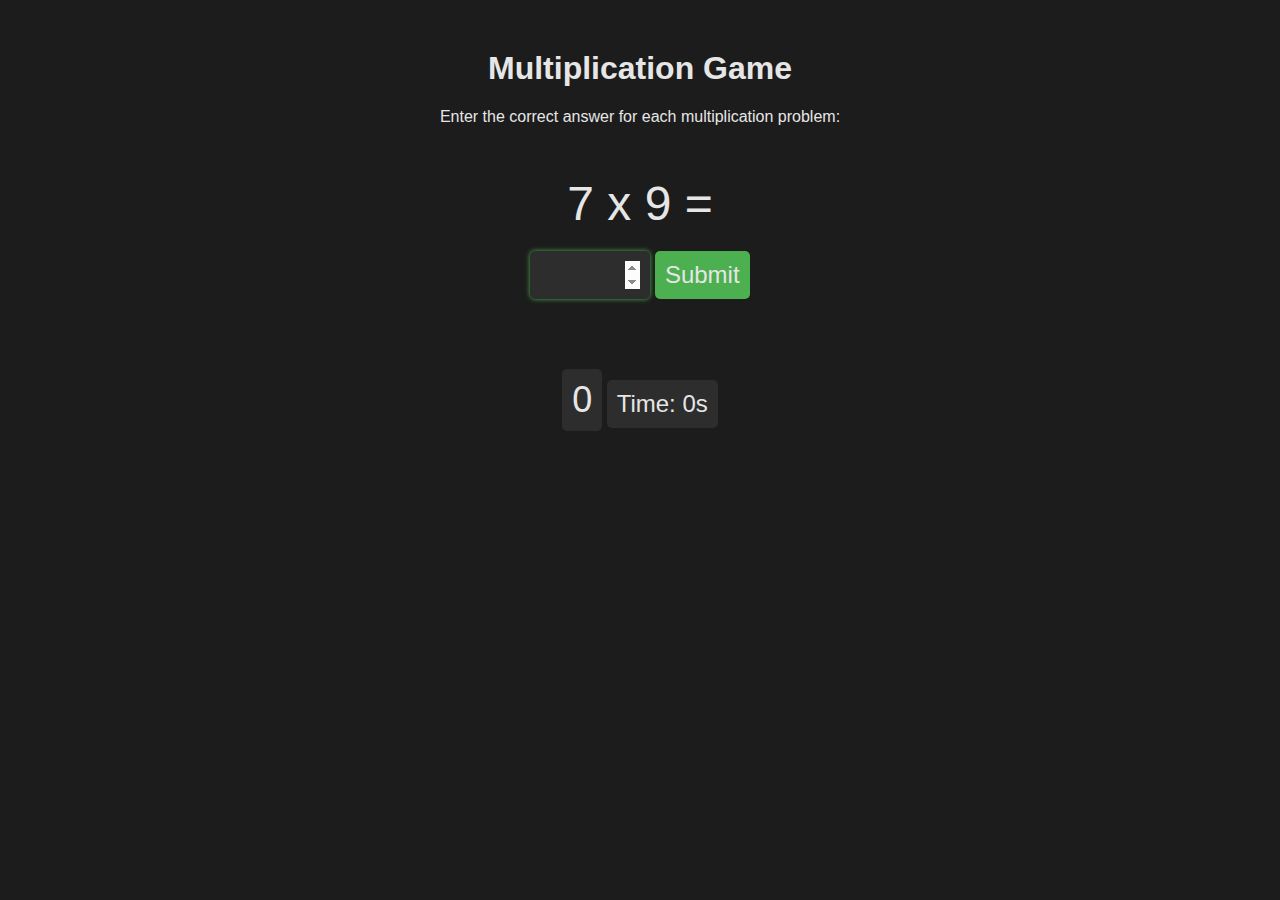
==== v2/index.html @ 480fba71 "timer in seconds" ====
<!DOCTYPE html>
<html>
<head>
	<meta charset="UTF-8">
	<title>Multiplication Game</title>
	<style>
body {
			background-color: #1c1c1c;
			color: #e6e6e6;
			font-family: Arial, sans-serif;
			text-align: center;
		}

		h1 {
			margin-top: 50px;
		}

		#problem {
			font-size: 48px;
			margin-top: 50px;
		}

		input[type="number"] {
			font-size: 24px;
			margin-top: 20px;
			padding: 10px;
			width: 100px;
			background-color: #2d2d2d;
			color: #e6e6e6;
			border: none;
			border-radius: 5px;
		}

		input[type="number"]:focus {
			outline: none;
			box-shadow: 0 0 5px #4CAF50;
		}

		button {
			margin-top: 20px;
			padding: 10px;
			font-size: 24px;
			background-color: #4CAF50;
			color: #e6e6e6;
			border: none;
			border-radius: 5px;
			cursor: pointer;
			transition: background-color 0.3s;
		}

		button:hover {
			background-color: #3e8e41;
		}

		#result {
			font-size: 24px;
			margin-top: 20px;
		}

		#score {
			font-size: 36px;
			margin-top: 50px;
			background-color: #2d2d2d;
			padding: 10px;
			border-radius: 5px;
			display: inline-block;
		}

		#timer {
			font-size: 24px;
			margin-top: 20px;
			display: inline-block;
			background-color: #2d2d2d;
			padding: 10px;
			border-radius: 5px;
		}
	</style>
</head>
<body>
	<h1>Multiplication Game</h1>
	<p>Enter the correct answer for each multiplication problem:</p>
	<div id="problem"></div>
	<input type="number" id="answer" name="answer" autofocus>
	<button onclick="checkAnswer()">Submit</button>
	<div id="result"></div>
	<div id="score">0</div>
	<div id="timer">Time: 0s</div>

	<script>
		var score = 0;
		var numQuestions = 0;
		var numCorrect = 0;
		var startTime = new Date().getTime();

		function generateProblem() {
			var x = Math.floor(Math.random() * 4) + 6; // Generate a random number between 6 and 9
			var y = Math.floor(Math.random() * 9) + 2; // Generate a random number between 2 and 10
			var problem = x + " x " + y + " = ";
			document.getElementById("problem").innerHTML = problem;
			document.getElementById("answer").value = "";
			document.getElementById("answer").focus();
		}

		function checkAnswer() {
			var userAnswer = document.getElementById("answer").value;
			var x = parseInt(document.getElementById("problem").innerHTML.split(" ")[0]);
			var y = parseInt(document.getElementById("problem").innerHTML.split(" ")[2]);
			var correctAnswer = x * y;
			if (userAnswer == correctAnswer) {
				document.getElementById("result").innerHTML = "Correct!";
				score++;
				numCorrect++;
			} else {
				document.getElementById("result").innerHTML = "Incorrect. The correct answer is " + correctAnswer + ".";
			}
			numQuestions++;
			document.getElementById("score").innerHTML = "Score: " + score + "/" + numQuestions;
			setTimeout(generateProblem, 1000);

			// Calculate elapsed time and update timer
			var elapsedTime = Math.floor((new Date().getTime() - startTime) / 1000);
			document.getElementById("timer").innerHTML = "Time: " + elapsedTime + "s";
		}
		
		document.getElementById("answer").addEventListener("keydown", function(event) {
			if (event.keyCode === 13) {
				event.preventDefault();
				checkAnswer();
			}
		});
		
		generateProblem();
	</script>
</body>
</html>
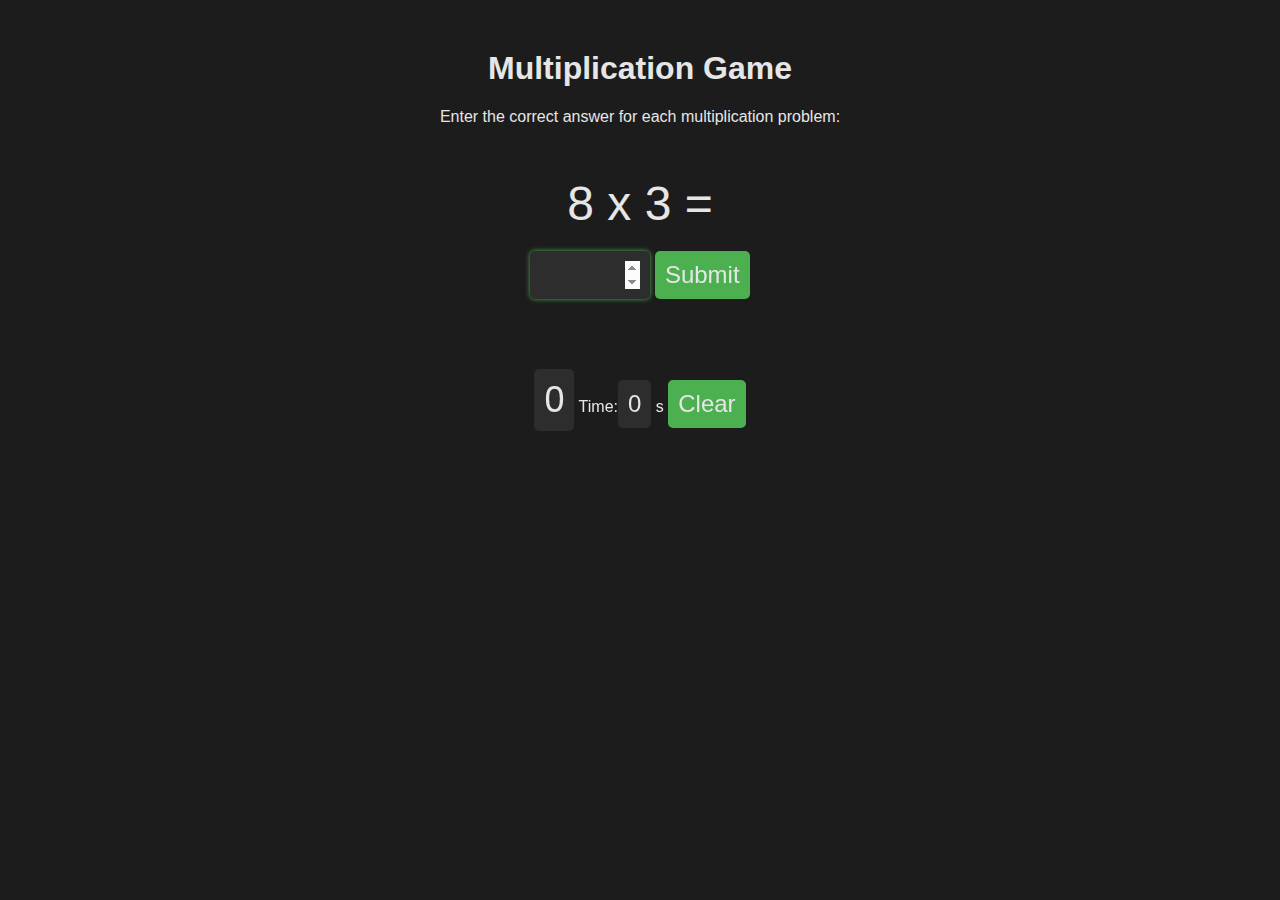
==== commit e15330c1: "multipication make more game like" ====
--- a/v2/index.html
+++ b/v2/index.html
@@ -84,13 +84,25 @@
 	<button onclick="checkAnswer()">Submit</button>
 	<div id="result"></div>
 	<div id="score">0</div>
-	<div id="timer">Time: 0s</div>
+	Time:<div id="timer"></div> s
+	<button class="btn clear" onclick="reset()">Clear</button>
+	<div id="incorrect-questions"></div> <!-- New div to display incorrect questions -->
+	<div id="history"></div> 
 
 	<script>
 		var score = 0;
 		var numQuestions = 0;
 		var numCorrect = 0;
 		var startTime = new Date().getTime();
+		var incorrectQuestions = []; // Array to store incorrect questions
+
+		debugger
+		var answerHistory = [];
+		var storedHistory = localStorage.getItem("history");
+		// Check if storedHistory is not null or undefined
+		if (storedHistory) {
+			answerHistory = JSON.parse(storedHistory);
+		}
 
 		function generateProblem() {
 			var x = Math.floor(Math.random() * 4) + 6; // Generate a random number between 6 and 9
@@ -112,14 +124,35 @@
 				numCorrect++;
 			} else {
 				document.getElementById("result").innerHTML = "Incorrect. The correct answer is " + correctAnswer + ".";
+				incorrectQuestions.push(x + " x " + y + " = " + userAnswer); // Add incorrect question to the array
+				answerHistory.push(x + " x " + y + " = " + userAnswer); // Add incorrect question to the array
 			}
 			numQuestions++;
 			document.getElementById("score").innerHTML = "Score: " + score + "/" + numQuestions;
 			setTimeout(generateProblem, 1000);
 
-			// Calculate elapsed time and update timer
-			var elapsedTime = Math.floor((new Date().getTime() - startTime) / 1000);
-			document.getElementById("timer").innerHTML = "Time: " + elapsedTime + "s";
+			debugger
+					
+					// Display incorrect questions in the div
+					var incorrectQuestionsDiv = document.getElementById("incorrect-questions");
+					incorrectQuestionsDiv.innerHTML = "<h2>Incorrect Questions:</h2>";
+					for (var i = 0; i < incorrectQuestions.length; i++) {
+						var question = document.createElement("p");
+						question.textContent = incorrectQuestions[i];
+						incorrectQuestionsDiv.appendChild(question);
+					}
+					
+					// Store incorrect questions in local storage
+					localStorage.setItem("history", JSON.stringify(answerHistory));
+					// Display incorrect questions in the div
+					var incorrectQuestionsDiv = document.getElementById("history");
+					incorrectQuestionsDiv.innerHTML = "<h2>History of Incorrect Questions:</h2>";
+					answerHistory.forEach(element => {
+						var question = document.createElement("p");
+						question.textContent = element;
+						incorrectQuestionsDiv.appendChild(question);
+					});
+
 		}
 		
 		document.getElementById("answer").addEventListener("keydown", function(event) {
@@ -130,6 +163,30 @@
 		});
 		
 		generateProblem();
+
+		// Update timer every second
+		clearInterval(timerInterval);
+		updateTimer();
+		var timerInterval = setInterval(updateTimer, 1000);
+
+		function updateTimer()
+		{
+			var elapsedTime = Math.floor((new Date().getTime() - startTime) / 1000);
+			document.getElementById("timer").innerHTML = elapsedTime;
+
+			//document.getElementById("answer").disabled = true;
+			if(parseInt(document.getElementById("timer").innerText) > 100)
+			{
+				document.getElementById("answer").disabled = true;
+				document.getElementById("answer").style.background = "red";
+			}
+		}
+
+		/* storage machanism */
+		function reset() {
+			debugger
+			localStorage.removeItem('history');
+		}
 	</script>
 </body>
 </html>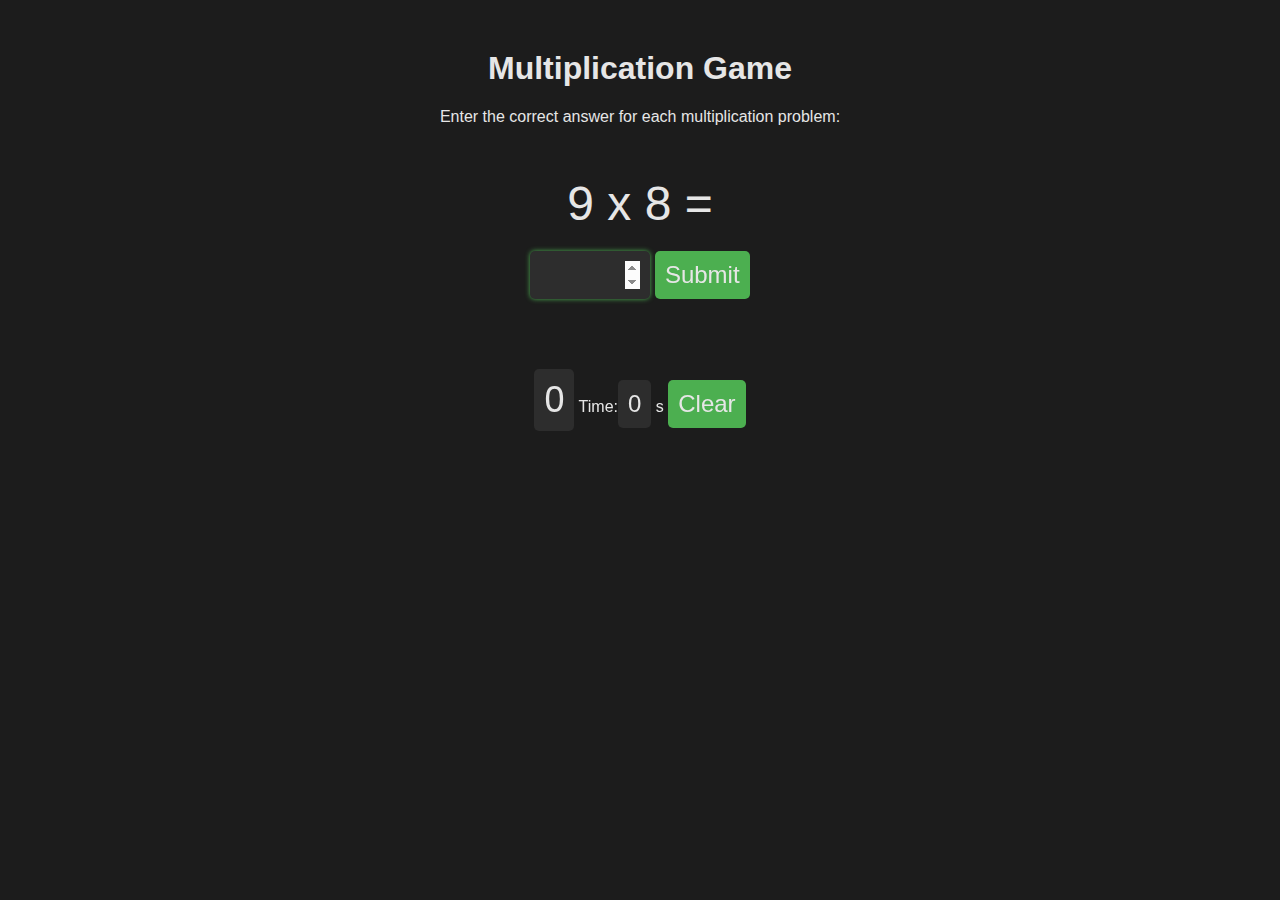
==== commit eb5b0422: "color code answers" ====
--- a/v2/index.html
+++ b/v2/index.html
@@ -118,12 +118,15 @@
 			var x = parseInt(document.getElementById("problem").innerHTML.split(" ")[0]);
 			var y = parseInt(document.getElementById("problem").innerHTML.split(" ")[2]);
 			var correctAnswer = x * y;
+			let obj = document.getElementById("result");
 			if (userAnswer == correctAnswer) {
-				document.getElementById("result").innerHTML = "Correct!";
+				obj.innerHTML = "Correct!";
+				obj.style.color = "green"
 				score++;
 				numCorrect++;
-			} else {
-				document.getElementById("result").innerHTML = "Incorrect. The correct answer is " + correctAnswer + ".";
+			} else {				
+				obj.innerHTML = "Incorrect. The correct answer is " + correctAnswer + ".";
+				obj.style.color = "red"
 				incorrectQuestions.push(x + " x " + y + " = " + userAnswer); // Add incorrect question to the array
 				answerHistory.push(x + " x " + y + " = " + userAnswer); // Add incorrect question to the array
 			}
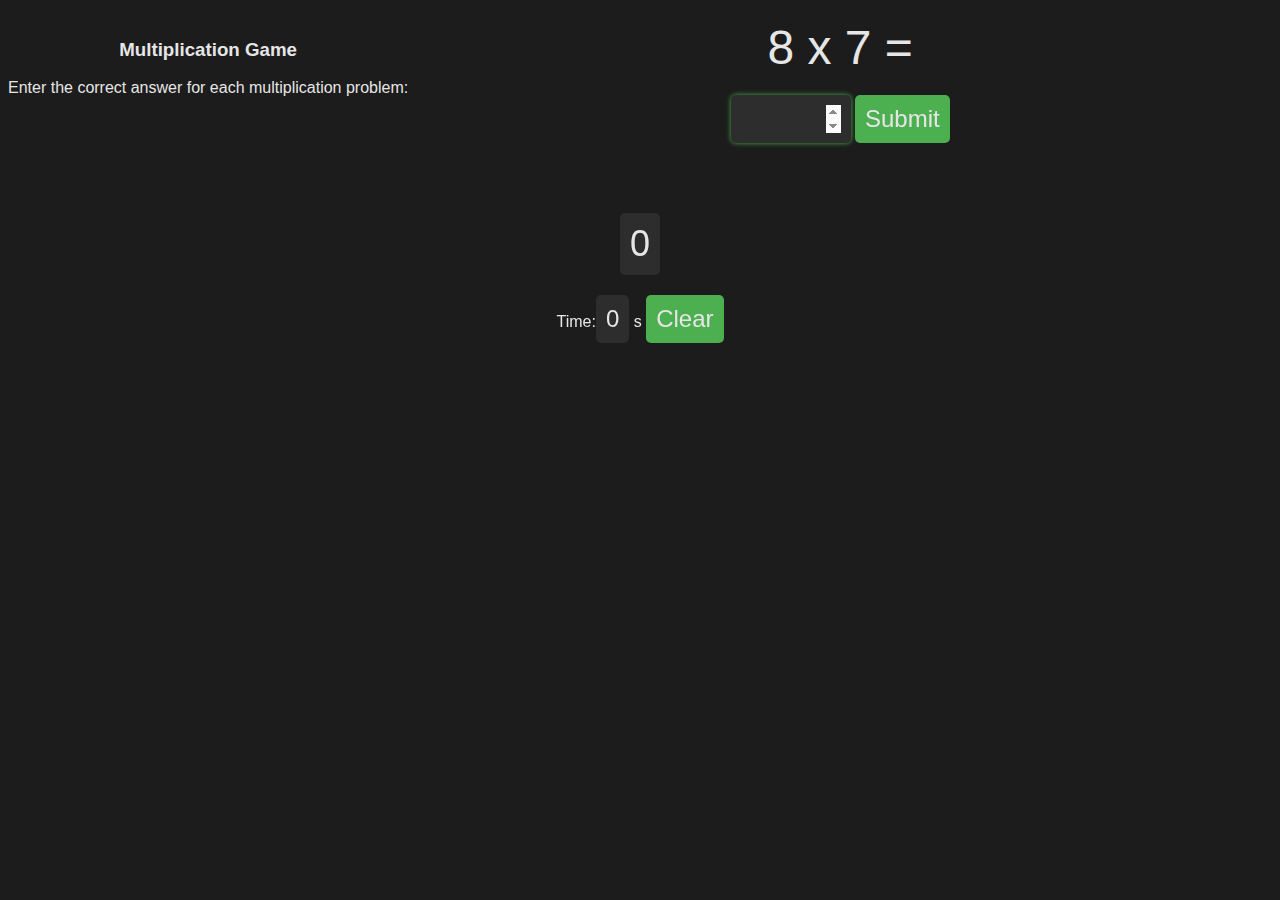
==== commit 3232d5fd: "remove empty inputs + motivatoin images" ====
--- a/v2/index.html
+++ b/v2/index.html
@@ -17,7 +17,7 @@
 
 		#problem {
 			font-size: 48px;
-			margin-top: 50px;
+			margin-top: 20px;
 		}
 
 		input[type="number"] {
@@ -77,13 +77,18 @@
 	</style>
 </head>
 <body>
-	<h1>Multiplication Game</h1>
-	<p>Enter the correct answer for each multiplication problem:</p>
+	<div style="float:left">
+		<h3>Multiplication Game</h3><span>Enter the correct answer for each multiplication problem:</span>
+	</div>
+	
 	<div id="problem"></div>
 	<input type="number" id="answer" name="answer" autofocus>
 	<button onclick="checkAnswer()">Submit</button>
 	<div id="result"></div>
 	<div id="score">0</div>
+
+	<div id="motivation"></div>
+
 	Time:<div id="timer"></div> s
 	<button class="btn clear" onclick="reset()">Clear</button>
 	<div id="incorrect-questions"></div> <!-- New div to display incorrect questions -->
@@ -95,6 +100,23 @@
 		var numCorrect = 0;
 		var startTime = new Date().getTime();
 		var incorrectQuestions = []; // Array to store incorrect questions
+
+        var motivationImages = [
+            // Add URLs of motivation images here
+            "https://thumbs.dreamstime.com/z/vector-good-job-symbol-29548614.jpg",
+            "https://media.tenor.com/Trxl3FfZoIAAAAAC/very-good.gif",
+            "https://cdn.quotesgram.com/img/96/84/209882752-star-great-job.jpg",
+            // ...
+		];
+        function displayMotivationImage() {
+            var randomIndex = Math.floor(Math.random() * motivationImages.length);
+            var imageUrl = motivationImages[randomIndex];
+            var imgElement = document.createElement("img");
+			imgElement.src = imageUrl;
+			imgElement.style.maxWidth = '100px';
+			var mot = document.getElementById('motivation');
+            mot.appendChild(imgElement);
+        }
 
 		debugger
 		var answerHistory = [];
@@ -115,47 +137,49 @@
 
 		function checkAnswer() {
 			var userAnswer = document.getElementById("answer").value;
-			var x = parseInt(document.getElementById("problem").innerHTML.split(" ")[0]);
-			var y = parseInt(document.getElementById("problem").innerHTML.split(" ")[2]);
-			var correctAnswer = x * y;
-			let obj = document.getElementById("result");
-			if (userAnswer == correctAnswer) {
-				obj.innerHTML = "Correct!";
-				obj.style.color = "green"
-				score++;
-				numCorrect++;
-			} else {				
-				obj.innerHTML = "Incorrect. The correct answer is " + correctAnswer + ".";
-				obj.style.color = "red"
-				incorrectQuestions.push(x + " x " + y + " = " + userAnswer); // Add incorrect question to the array
-				answerHistory.push(x + " x " + y + " = " + userAnswer); // Add incorrect question to the array
+
+			if (userAnswer !== "") {
+                var x = parseInt(document.getElementById("problem").innerHTML.split(" ")[0]);
+                var y = parseInt(document.getElementById("problem").innerHTML.split(" ")[2]);
+                var correctAnswer = x * y;
+                let obj = document.getElementById("result");
+                if (userAnswer == correctAnswer) {
+                    obj.innerHTML = "Correct!";
+                    obj.style.color = "green"
+                    score++;
+                    numCorrect++;
+                } else {
+                    obj.innerHTML = "Incorrect. The correct answer is " + correctAnswer + ".";
+                    obj.style.color = "red"
+                    incorrectQuestions.push(x + " x " + y + " = " + userAnswer); // Add incorrect question to the array
+                    answerHistory.push(x + " x " + y + " = " + userAnswer); // Add incorrect question to the array
+                }
+                numQuestions++;
+                document.getElementById("score").innerHTML = "Score: " + score + "/" + numQuestions;
+                setTimeout(generateProblem, 500);
+
+                debugger
+
+                // Display incorrect questions in the div
+                var incorrectQuestionsDiv = document.getElementById("incorrect-questions");
+                incorrectQuestionsDiv.innerHTML = "<h2>Incorrect Questions:</h2>";
+                for (var i = 0; i < incorrectQuestions.length; i++) {
+                    var question = document.createElement("p");
+                    question.textContent = incorrectQuestions[i];
+                    incorrectQuestionsDiv.appendChild(question);
+                }
+
+                // Store incorrect questions in local storage
+                localStorage.setItem("history", JSON.stringify(answerHistory));
+                // Display incorrect questions in the div
+                var incorrectQuestionsDiv = document.getElementById("history");
+                incorrectQuestionsDiv.innerHTML = "<h2>History of Incorrect Questions:</h2>";
+                answerHistory.forEach(element => {
+                    var question = document.createElement("p");
+                    question.textContent = element;
+                    incorrectQuestionsDiv.appendChild(question);
+                });
 			}
-			numQuestions++;
-			document.getElementById("score").innerHTML = "Score: " + score + "/" + numQuestions;
-			setTimeout(generateProblem, 1000);
-
-			debugger
-					
-					// Display incorrect questions in the div
-					var incorrectQuestionsDiv = document.getElementById("incorrect-questions");
-					incorrectQuestionsDiv.innerHTML = "<h2>Incorrect Questions:</h2>";
-					for (var i = 0; i < incorrectQuestions.length; i++) {
-						var question = document.createElement("p");
-						question.textContent = incorrectQuestions[i];
-						incorrectQuestionsDiv.appendChild(question);
-					}
-					
-					// Store incorrect questions in local storage
-					localStorage.setItem("history", JSON.stringify(answerHistory));
-					// Display incorrect questions in the div
-					var incorrectQuestionsDiv = document.getElementById("history");
-					incorrectQuestionsDiv.innerHTML = "<h2>History of Incorrect Questions:</h2>";
-					answerHistory.forEach(element => {
-						var question = document.createElement("p");
-						question.textContent = element;
-						incorrectQuestionsDiv.appendChild(question);
-					});
-
 		}
 		
 		document.getElementById("answer").addEventListener("keydown", function(event) {
@@ -178,10 +202,14 @@
 			document.getElementById("timer").innerHTML = elapsedTime;
 
 			//document.getElementById("answer").disabled = true;
-			if(parseInt(document.getElementById("timer").innerText) > 100)
+            if (parseInt(document.getElementById("timer").innerText) > 100 && document.getElementById("answer").style.background != "red") //100 - 10
 			{
 				document.getElementById("answer").disabled = true;
 				document.getElementById("answer").style.background = "red";
+				
+                if (score > 12) { //12 - 1
+                    displayMotivationImage();
+                }
 			}
 		}
 
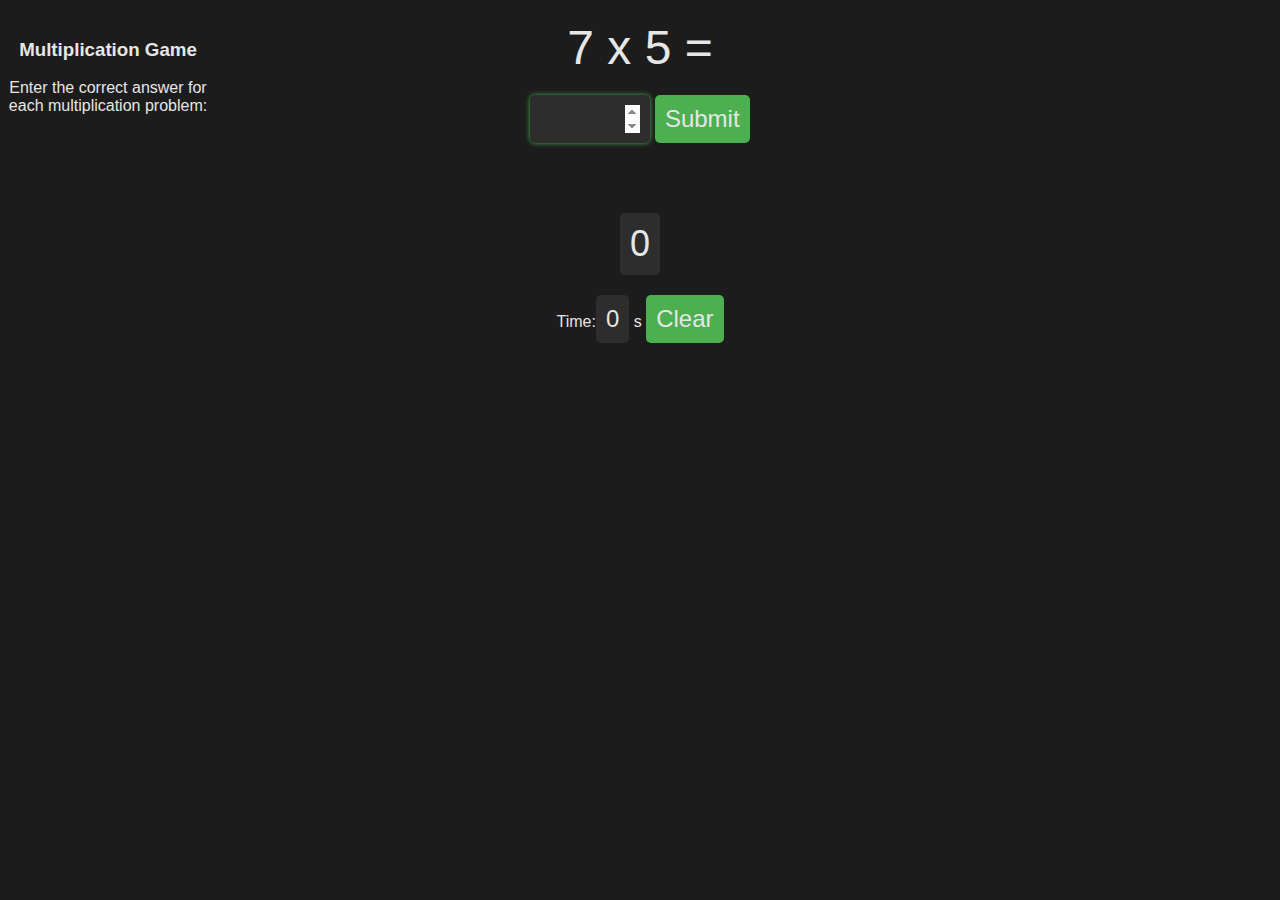
==== commit febaa4af: "lyrics loader" ====
--- a/v2/index.html
+++ b/v2/index.html
@@ -77,23 +77,24 @@
 	</style>
 </head>
 <body>
-	<div style="float:left">
+	<div style="float: left; max-width: 200px; position: absolute">
 		<h3>Multiplication Game</h3><span>Enter the correct answer for each multiplication problem:</span>
 	</div>
 	
-	<div id="problem"></div>
-	<input type="number" id="answer" name="answer" autofocus>
-	<button onclick="checkAnswer()">Submit</button>
-	<div id="result"></div>
-	<div id="score">0</div>
-
-	<div id="motivation"></div>
-
-	Time:<div id="timer"></div> s
-	<button class="btn clear" onclick="reset()">Clear</button>
-	<div id="incorrect-questions"></div> <!-- New div to display incorrect questions -->
-	<div id="history"></div> 
-
+	<div>
+		<div id="problem"></div>
+		<input type="number" id="answer" name="answer" autofocus>
+		<button onclick="checkAnswer()">Submit</button>
+		<div id="result"></div>
+		<div id="score">0</div>
+
+		<div id="motivation"></div>
+
+		Time:<div id="timer"></div> s
+		<button class="btn clear" onclick="reset()">Clear</button>
+		<div id="incorrect-questions"></div> <!-- New div to display incorrect questions -->
+		<div id="history"></div>
+	</div>
 	<script>
 		var score = 0;
 		var numQuestions = 0;
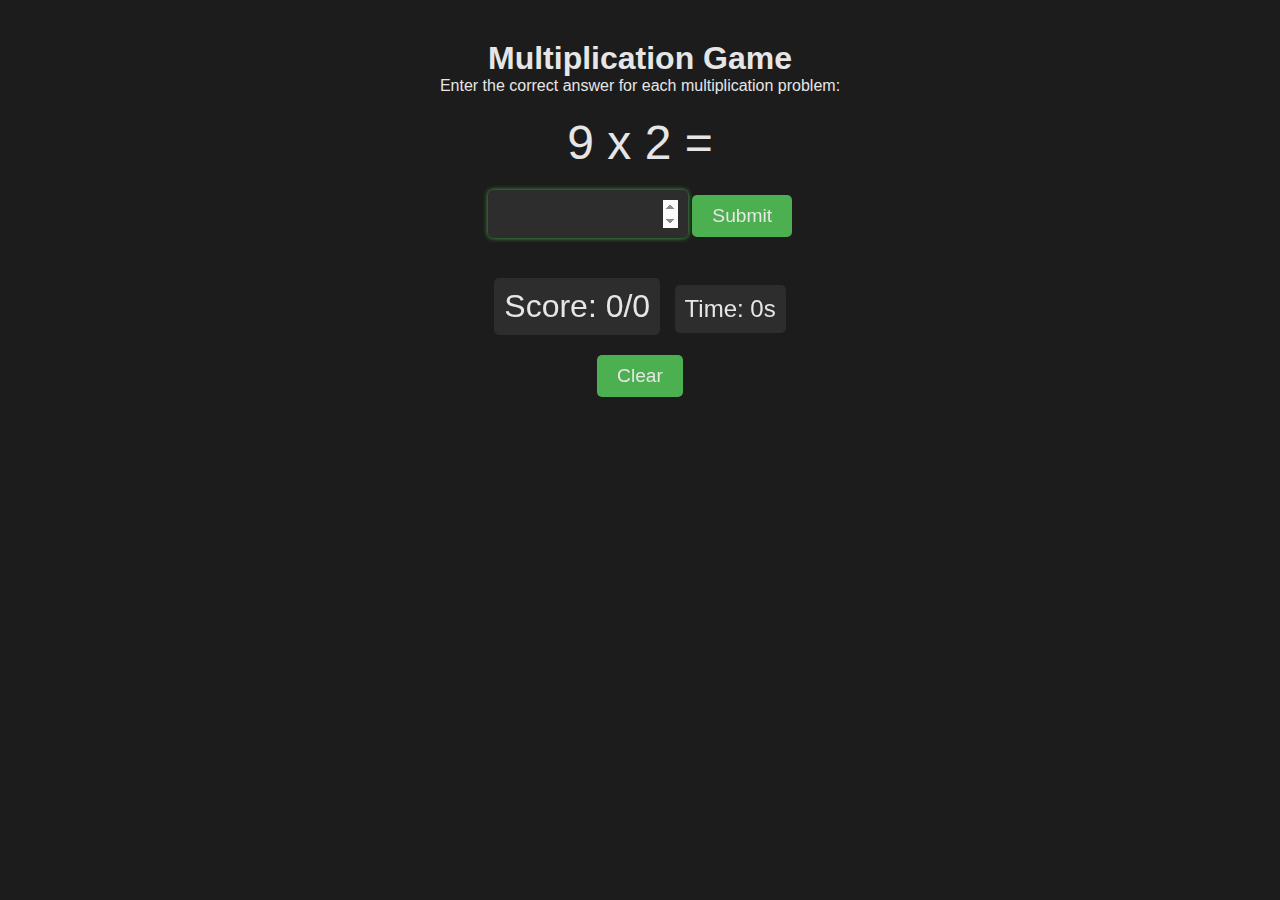
==== commit eb508be4: "converted to mobile friendly" ====
--- a/v2/index.html
+++ b/v2/index.html
@@ -1,106 +1,173 @@
 <!DOCTYPE html>
 <html>
 <head>
-	<meta charset="UTF-8">
-	<title>Multiplication Game</title>
-	<style>
-body {
-			background-color: #1c1c1c;
-			color: #e6e6e6;
-			font-family: Arial, sans-serif;
-			text-align: center;
-		}
-
-		h1 {
-			margin-top: 50px;
-		}
-
-		#problem {
-			font-size: 48px;
-			margin-top: 20px;
-		}
-
-		input[type="number"] {
-			font-size: 24px;
-			margin-top: 20px;
-			padding: 10px;
-			width: 100px;
-			background-color: #2d2d2d;
-			color: #e6e6e6;
-			border: none;
-			border-radius: 5px;
-		}
-
-		input[type="number"]:focus {
-			outline: none;
-			box-shadow: 0 0 5px #4CAF50;
-		}
-
-		button {
-			margin-top: 20px;
-			padding: 10px;
-			font-size: 24px;
-			background-color: #4CAF50;
-			color: #e6e6e6;
-			border: none;
-			border-radius: 5px;
-			cursor: pointer;
-			transition: background-color 0.3s;
-		}
-
-		button:hover {
-			background-color: #3e8e41;
-		}
-
-		#result {
-			font-size: 24px;
-			margin-top: 20px;
-		}
-
-		#score {
-			font-size: 36px;
-			margin-top: 50px;
-			background-color: #2d2d2d;
-			padding: 10px;
-			border-radius: 5px;
-			display: inline-block;
-		}
-
-		#timer {
-			font-size: 24px;
-			margin-top: 20px;
-			display: inline-block;
-			background-color: #2d2d2d;
-			padding: 10px;
-			border-radius: 5px;
-		}
-	</style>
+    <meta charset="UTF-8">
+    <title>Multiplication Game</title>
+    <meta name="viewport" content="width=device-width, initial-scale=1">
+    <style>
+        /* Reset default margin and padding */
+        * {
+            margin: 0;
+            padding: 0;
+            box-sizing: border-box;
+        }
+
+        body {
+            background-color: #1c1c1c;
+            color: #e6e6e6;
+            font-family: Arial, sans-serif;
+            text-align: center;
+            padding: 20px;
+        }
+
+        h1 {
+            margin-top: 20px;
+            font-size: 2em;
+        }
+
+        #game-container {
+            max-width: 800px;
+            margin: 0 auto;
+        }
+
+        #problem {
+            font-size: 3em;
+            margin-top: 20px;
+            word-wrap: break-word;
+        }
+
+        input[type="number"] {
+            font-size: 1.5em;
+            margin-top: 20px;
+            padding: 10px;
+            width: 100%;
+            max-width: 200px;
+            background-color: #2d2d2d;
+            color: #e6e6e6;
+            border: none;
+            border-radius: 5px;
+        }
+
+        input[type="number"]:focus {
+            outline: none;
+            box-shadow: 0 0 5px #4CAF50;
+        }
+
+        button {
+            margin-top: 20px;
+            padding: 10px 20px;
+            font-size: 1.2em;
+            background-color: #4CAF50;
+            color: #e6e6e6;
+            border: none;
+            border-radius: 5px;
+            cursor: pointer;
+            transition: background-color 0.3s;
+        }
+
+        button:hover {
+            background-color: #3e8e41;
+        }
+
+        #result {
+            font-size: 1.5em;
+            margin-top: 20px;
+        }
+
+        #score {
+            font-size: 2em;
+            margin-top: 20px;
+            background-color: #2d2d2d;
+            padding: 10px;
+            border-radius: 5px;
+            display: inline-block;
+        }
+
+        #timer {
+            font-size: 1.5em;
+            margin-top: 20px;
+            display: inline-block;
+            background-color: #2d2d2d;
+            padding: 10px;
+            border-radius: 5px;
+            margin-left: 10px;
+        }
+
+        #motivation img {
+            max-width: 100%;
+            height: auto;
+            margin-top: 20px;
+        }
+
+        #incorrect-questions, #history {
+            text-align: left;
+            margin: 20px auto;
+            max-width: 800px;
+        }
+
+        #incorrect-questions h2, #history h2 {
+            font-size: 1.5em;
+            margin-bottom: 10px;
+        }
+
+        #incorrect-questions p, #history p {
+            font-size: 1em;
+            margin-bottom: 5px;
+        }
+
+        /* Responsive Styles */
+        @media (max-width: 600px) {
+            #problem {
+                font-size: 2em;
+            }
+
+            input[type="number"] {
+                font-size: 1.2em;
+                max-width: 100%;
+            }
+
+            button {
+                font-size: 1em;
+                padding: 8px 16px;
+            }
+
+            #score, #timer {
+                font-size: 1.2em;
+                padding: 8px;
+            }
+
+            #result {
+                font-size: 1.2em;
+            }
+        }
+    </style>
 </head>
 <body>
-	<div style="float: left; max-width: 200px; position: absolute">
-		<h3>Multiplication Game</h3><span>Enter the correct answer for each multiplication problem:</span>
-	</div>
-	
-	<div>
-		<div id="problem"></div>
-		<input type="number" id="answer" name="answer" autofocus>
-		<button onclick="checkAnswer()">Submit</button>
-		<div id="result"></div>
-		<div id="score">0</div>
-
-		<div id="motivation"></div>
-
-		Time:<div id="timer"></div> s
-		<button class="btn clear" onclick="reset()">Clear</button>
-		<div id="incorrect-questions"></div> <!-- New div to display incorrect questions -->
-		<div id="history"></div>
-	</div>
-	<script>
-		var score = 0;
-		var numQuestions = 0;
-		var numCorrect = 0;
-		var startTime = new Date().getTime();
-		var incorrectQuestions = []; // Array to store incorrect questions
+    <h1>Multiplication Game</h1>
+    <p>Enter the correct answer for each multiplication problem:</p>
+
+    <div id="game-container">
+        <div id="problem"></div>
+        <input type="number" id="answer" name="answer" autofocus>
+        <button onclick="checkAnswer()">Submit</button>
+        <div id="result"></div>
+        <div id="score">Score: 0/0</div>
+        <div id="timer">Time: 0s</div>
+
+        <div id="motivation"></div>
+
+        <button class="btn clear" onclick="reset()">Clear</button>
+
+        <div id="incorrect-questions"></div> <!-- New div to display incorrect questions -->
+        <div id="history"></div>
+    </div>
+
+    <script>
+        var score = 0;
+        var numQuestions = 0;
+        var numCorrect = 0;
+        var startTime = new Date().getTime();
+        var incorrectQuestions = []; // Array to store incorrect questions
 
         var motivationImages = [
             // Add URLs of motivation images here
@@ -108,38 +175,37 @@
             "https://media.tenor.com/Trxl3FfZoIAAAAAC/very-good.gif",
             "https://cdn.quotesgram.com/img/96/84/209882752-star-great-job.jpg",
             // ...
-		];
+        ];
+
         function displayMotivationImage() {
             var randomIndex = Math.floor(Math.random() * motivationImages.length);
             var imageUrl = motivationImages[randomIndex];
             var imgElement = document.createElement("img");
-			imgElement.src = imageUrl;
-			imgElement.style.maxWidth = '100px';
-			var mot = document.getElementById('motivation');
+            imgElement.src = imageUrl;
+            var mot = document.getElementById('motivation');
             mot.appendChild(imgElement);
         }
 
-		debugger
-		var answerHistory = [];
-		var storedHistory = localStorage.getItem("history");
-		// Check if storedHistory is not null or undefined
-		if (storedHistory) {
-			answerHistory = JSON.parse(storedHistory);
-		}
-
-		function generateProblem() {
-			var x = Math.floor(Math.random() * 4) + 6; // Generate a random number between 6 and 9
-			var y = Math.floor(Math.random() * 9) + 2; // Generate a random number between 2 and 10
-			var problem = x + " x " + y + " = ";
-			document.getElementById("problem").innerHTML = problem;
-			document.getElementById("answer").value = "";
-			document.getElementById("answer").focus();
-		}
-
-		function checkAnswer() {
-			var userAnswer = document.getElementById("answer").value;
-
-			if (userAnswer !== "") {
+        var answerHistory = [];
+        var storedHistory = localStorage.getItem("history");
+        // Check if storedHistory is not null or undefined
+        if (storedHistory) {
+            answerHistory = JSON.parse(storedHistory);
+        }
+
+        function generateProblem() {
+            var x = Math.floor(Math.random() * 4) + 6; // Generate a random number between 6 and 9
+            var y = Math.floor(Math.random() * 9) + 2; // Generate a random number between 2 and 10
+            var problem = x + " x " + y + " = ";
+            document.getElementById("problem").innerHTML = problem;
+            document.getElementById("answer").value = "";
+            document.getElementById("answer").focus();
+        }
+
+        function checkAnswer() {
+            var userAnswer = document.getElementById("answer").value;
+
+            if (userAnswer !== "") {
                 var x = parseInt(document.getElementById("problem").innerHTML.split(" ")[0]);
                 var y = parseInt(document.getElementById("problem").innerHTML.split(" ")[2]);
                 var correctAnswer = x * y;
@@ -159,8 +225,6 @@
                 document.getElementById("score").innerHTML = "Score: " + score + "/" + numQuestions;
                 setTimeout(generateProblem, 500);
 
-                debugger
-
                 // Display incorrect questions in the div
                 var incorrectQuestionsDiv = document.getElementById("incorrect-questions");
                 incorrectQuestionsDiv.innerHTML = "<h2>Incorrect Questions:</h2>";
@@ -173,52 +237,43 @@
                 // Store incorrect questions in local storage
                 localStorage.setItem("history", JSON.stringify(answerHistory));
                 // Display incorrect questions in the div
-                var incorrectQuestionsDiv = document.getElementById("history");
-                incorrectQuestionsDiv.innerHTML = "<h2>History of Incorrect Questions:</h2>";
-                answerHistory.forEach(element => {
-                    var question = document.createElement("p");
-                    question.textContent = element;
-                    incorrectQuestionsDiv.appendChild(question);
-                });
-			}
-		}
-		
-		document.getElementById("answer").addEventListener("keydown", function(event) {
-			if (event.keyCode === 13) {
-				event.preventDefault();
-				checkAnswer();
-			}
-		});
-		
-		generateProblem();
-
-		// Update timer every second
-		clearInterval(timerInterval);
-		updateTimer();
-		var timerInterval = setInterval(updateTimer, 1000);
-
-		function updateTimer()
-		{
-			var elapsedTime = Math.floor((new Date().getTime() - startTime) / 1000);
-			document.getElementById("timer").innerHTML = elapsedTime;
-
-			//document.getElementById("answer").disabled = true;
-            if (parseInt(document.getElementById("timer").innerText) > 100 && document.getElementById("answer").style.background != "red") //100 - 10
-			{
-				document.getElementById("answer").disabled = true;
-				document.getElementById("answer").style.background = "red";
-				
-                if (score > 12) { //12 - 1
+                var historyDiv = document.getElementById("history");
+                historyDiv.innerHTML = "<h2>History of Incorrect Questions:</h2>";
+                historyDiv.innerHTML += answerHistory.map(q => `<p>${q}</p>`).join('');
+            }
+        }
+
+        document.getElementById("answer").addEventListener("keydown", function(event) {
+            if (event.keyCode === 13) {
+                event.preventDefault();
+                checkAnswer();
+            }
+        });
+
+        generateProblem();
+
+        // Update timer every second
+        var timerInterval = setInterval(updateTimer, 1000);
+
+        function updateTimer() {
+            var elapsedTime = Math.floor((new Date().getTime() - startTime) / 1000);
+            document.getElementById("timer").innerHTML = "Time: " + elapsedTime + "s";
+
+            if (elapsedTime > 100 && document.getElementById("answer").style.background != "red") {
+                document.getElementById("answer").disabled = true;
+                document.getElementById("answer").style.background = "red";
+
+                if (score > 12) {
                     displayMotivationImage();
                 }
-			}
-		}
-
-		/* storage machanism */
-		function reset() {
-			debugger
-			localStorage.removeItem('history');
-		}
-	</script>
+            }
+        }
+
+        /* Storage mechanism */
+        function reset() {
+            localStorage.removeItem('history');
+            location.reload();
+        }
+    </script>
 </body>
-</html>+</html>
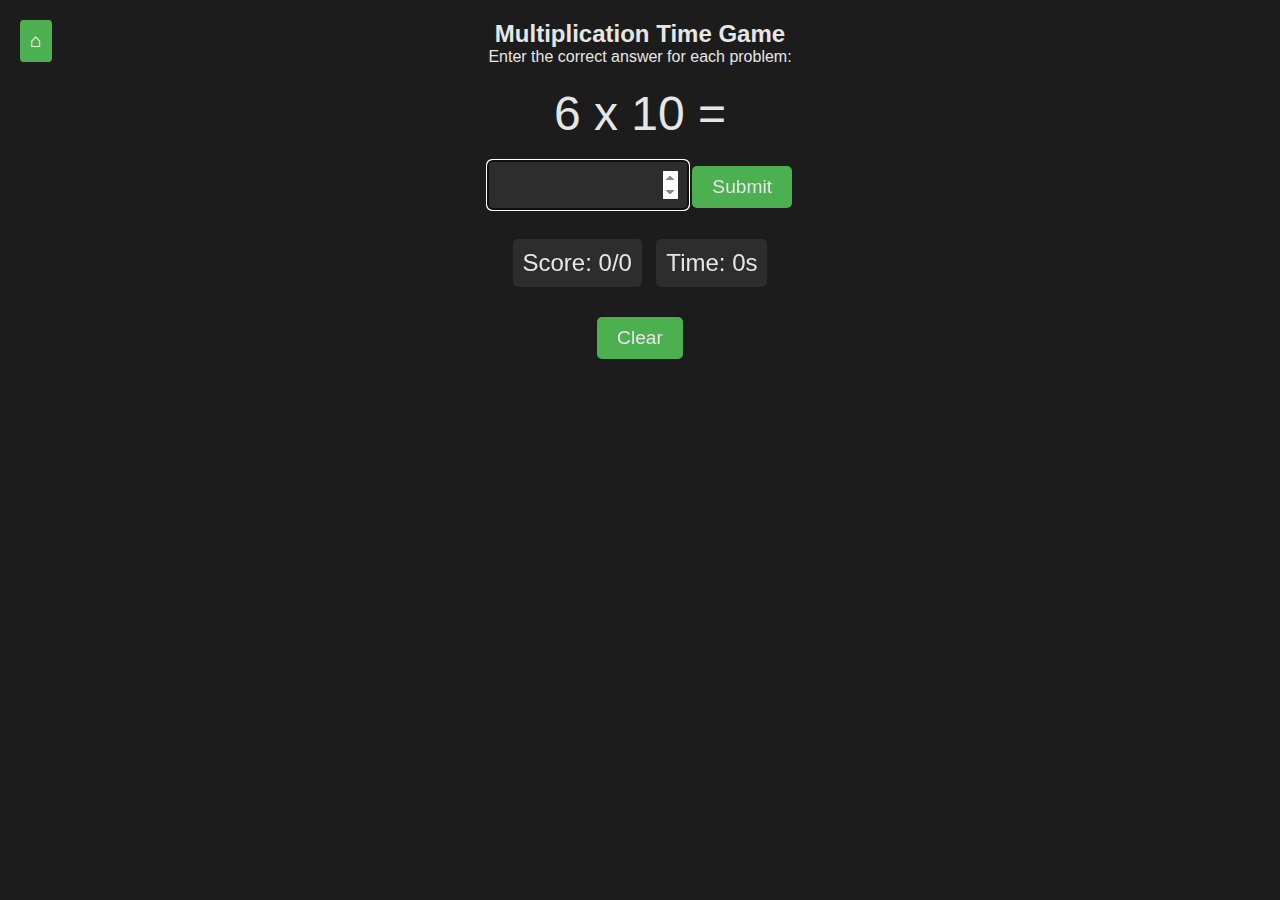
==== commit a08e36f3: "web to mobile responsive layout changed" ====
--- a/v2/index.html
+++ b/v2/index.html
@@ -4,147 +4,16 @@
     <meta charset="UTF-8">
     <title>Multiplication Game</title>
     <meta name="viewport" content="width=device-width, initial-scale=1">
-    <style>
-        /* Reset default margin and padding */
-        * {
-            margin: 0;
-            padding: 0;
-            box-sizing: border-box;
-        }
-
-        body {
-            background-color: #1c1c1c;
-            color: #e6e6e6;
-            font-family: Arial, sans-serif;
-            text-align: center;
-            padding: 20px;
-        }
-
-        h1 {
-            margin-top: 20px;
-            font-size: 2em;
-        }
-
-        #game-container {
-            max-width: 800px;
-            margin: 0 auto;
-        }
-
-        #problem {
-            font-size: 3em;
-            margin-top: 20px;
-            word-wrap: break-word;
-        }
-
-        input[type="number"] {
-            font-size: 1.5em;
-            margin-top: 20px;
-            padding: 10px;
-            width: 100%;
-            max-width: 200px;
-            background-color: #2d2d2d;
-            color: #e6e6e6;
-            border: none;
-            border-radius: 5px;
-        }
-
-        input[type="number"]:focus {
-            outline: none;
-            box-shadow: 0 0 5px #4CAF50;
-        }
-
-        button {
-            margin-top: 20px;
-            padding: 10px 20px;
-            font-size: 1.2em;
-            background-color: #4CAF50;
-            color: #e6e6e6;
-            border: none;
-            border-radius: 5px;
-            cursor: pointer;
-            transition: background-color 0.3s;
-        }
-
-        button:hover {
-            background-color: #3e8e41;
-        }
-
-        #result {
-            font-size: 1.5em;
-            margin-top: 20px;
-        }
-
-        #score {
-            font-size: 2em;
-            margin-top: 20px;
-            background-color: #2d2d2d;
-            padding: 10px;
-            border-radius: 5px;
-            display: inline-block;
-        }
-
-        #timer {
-            font-size: 1.5em;
-            margin-top: 20px;
-            display: inline-block;
-            background-color: #2d2d2d;
-            padding: 10px;
-            border-radius: 5px;
-            margin-left: 10px;
-        }
-
-        #motivation img {
-            max-width: 100%;
-            height: auto;
-            margin-top: 20px;
-        }
-
-        #incorrect-questions, #history {
-            text-align: left;
-            margin: 20px auto;
-            max-width: 800px;
-        }
-
-        #incorrect-questions h2, #history h2 {
-            font-size: 1.5em;
-            margin-bottom: 10px;
-        }
-
-        #incorrect-questions p, #history p {
-            font-size: 1em;
-            margin-bottom: 5px;
-        }
-
-        /* Responsive Styles */
-        @media (max-width: 600px) {
-            #problem {
-                font-size: 2em;
-            }
-
-            input[type="number"] {
-                font-size: 1.2em;
-                max-width: 100%;
-            }
-
-            button {
-                font-size: 1em;
-                padding: 8px 16px;
-            }
-
-            #score, #timer {
-                font-size: 1.2em;
-                padding: 8px;
-            }
-
-            #result {
-                font-size: 1.2em;
-            }
-        }
-    </style>
+    <!-- Link to External CSS -->
+    <link rel="stylesheet" href="../css/sb.css">
 </head>
 <body>
-    <h1>Multiplication Game</h1>
-    <p>Enter the correct answer for each multiplication problem:</p>
+
+    <!-- Home Button -->
+    <a href="../index.html" class="home-button">&#8962;</a>
+
+    <h2>Multiplication Time Game</h2>
+    <p>Enter the correct answer for each problem:</p>
 
     <div id="game-container">
         <div id="problem"></div>
@@ -236,7 +105,7 @@
 
                 // Store incorrect questions in local storage
                 localStorage.setItem("history", JSON.stringify(answerHistory));
-                // Display incorrect questions in the div
+                // Display history of incorrect questions
                 var historyDiv = document.getElementById("history");
                 historyDiv.innerHTML = "<h2>History of Incorrect Questions:</h2>";
                 historyDiv.innerHTML += answerHistory.map(q => `<p>${q}</p>`).join('');
@@ -277,3 +146,4 @@
     </script>
 </body>
 </html>
+
--- a/css/sb.css
+++ b/css/sb.css
@@ -0,0 +1,190 @@
+/* Reset default margin and padding */
+* {
+    margin: 0;
+    padding: 0;
+    box-sizing: border-box;
+}
+
+body {
+    background-color: #1c1c1c;
+    color: #e6e6e6;
+    font-family: Arial, sans-serif;
+    text-align: center;
+    padding: 20px;
+}
+
+/* Home Button Styles */
+.home-button {
+    position: fixed;
+    top: 20px;
+    left: 20px;
+    background-color: #4CAF50;
+    color: #fff;
+    padding: 10px;
+    border-radius: 10%;
+    text-decoration: none;
+    font-size: 1.2em;
+    z-index: 1000;
+}
+
+.home-button:hover {
+    background-color: #3e8e41;
+}
+
+h1 {
+    margin-top: 20px;
+    font-size: 2em;
+}
+
+#game-container {
+    max-width: 800px;
+    margin: 0 auto;
+}
+
+#problem {
+    font-size: 3em;
+    margin-top: 20px;
+    word-wrap: break-word;
+}
+
+input[type="number"] {
+    font-size: 1.5em;
+    margin-top: 20px;
+    padding: 10px;
+    width: 100%;
+    max-width: 200px;
+    background-color: #2d2d2d;
+    color: #e6e6e6;
+    border: none;
+    border-radius: 5px;
+}
+
+input[type="tel"]:focus {
+    outline: none;
+    box-shadow: 0 0 5px #4CAF50;
+}
+
+button {
+    margin-top: 20px;
+    padding: 10px 20px;
+    font-size: 1.2em;
+    background-color: #4CAF50;
+    color: #e6e6e6;
+    border: none;
+    border-radius: 5px;
+    cursor: pointer;
+    transition: background-color 0.3s;
+}
+
+button:hover {
+    background-color: #3e8e41;
+}
+
+#result {
+    font-size: 1.5em;
+    margin-top: 20px;
+}
+
+#score,
+#timer {
+    font-size: 1.5em;
+    margin-top: 20px;
+    display: inline-block;
+    background-color: #2d2d2d;
+    padding: 10px;
+    border-radius: 5px;
+    margin: 10px 5px;
+}
+
+#motivation img {
+    max-width: 100%;
+    height: auto;
+    margin-top: 20px;
+}
+
+#incorrect-questions,
+#history {
+    text-align: left;
+    margin: 20px auto;
+    max-width: 800px;
+}
+
+#incorrect-questions h2,
+#history h2 {
+    font-size: 1.5em;
+    margin-bottom: 10px;
+}
+
+#incorrect-questions p,
+#history p {
+    font-size: 1em;
+    margin-bottom: 5px;
+}
+
+/* Pending Questions List */
+#pendingqlist-container {
+    text-align: center;
+    margin: 20px auto;
+    max-width: 800px;
+}
+
+#pendingqlist-container h2 {
+    font-size: 1.5em;
+    margin-bottom: 10px;
+}
+
+#pendingqlist {
+    display: flex;
+    flex-wrap: wrap;
+    justify-content: center;
+}
+
+.tag {
+    background-color: #4CAF50;
+    color: #fff;
+    padding: 5px 10px;
+    margin: 5px;
+    border-radius: 15px;
+    font-size: 0.9em;
+}
+
+/* Responsive Styles */
+@media (max-width: 600px) {
+    #problem {
+        font-size: 2em;
+    }
+
+    input[type="number"] {
+        font-size: 1.2em;
+        max-width: 100%;
+    }
+
+    button {
+        font-size: 1em;
+        padding: 8px 16px;
+    }
+
+    #score,
+    #timer {
+        font-size: 1.2em;
+        padding: 8px;
+    }
+
+    #result {
+        font-size: 1.2em;
+    }
+
+    .tag {
+        font-size: 0.8em;
+        padding: 4px 8px;
+        margin: 3px;
+    }
+
+    /* Adjust home button size on smaller screens */
+    .home-button {
+        padding: 8px;
+        font-size: 1em;
+        top: 10px;
+        left: 10px;
+    }
+}
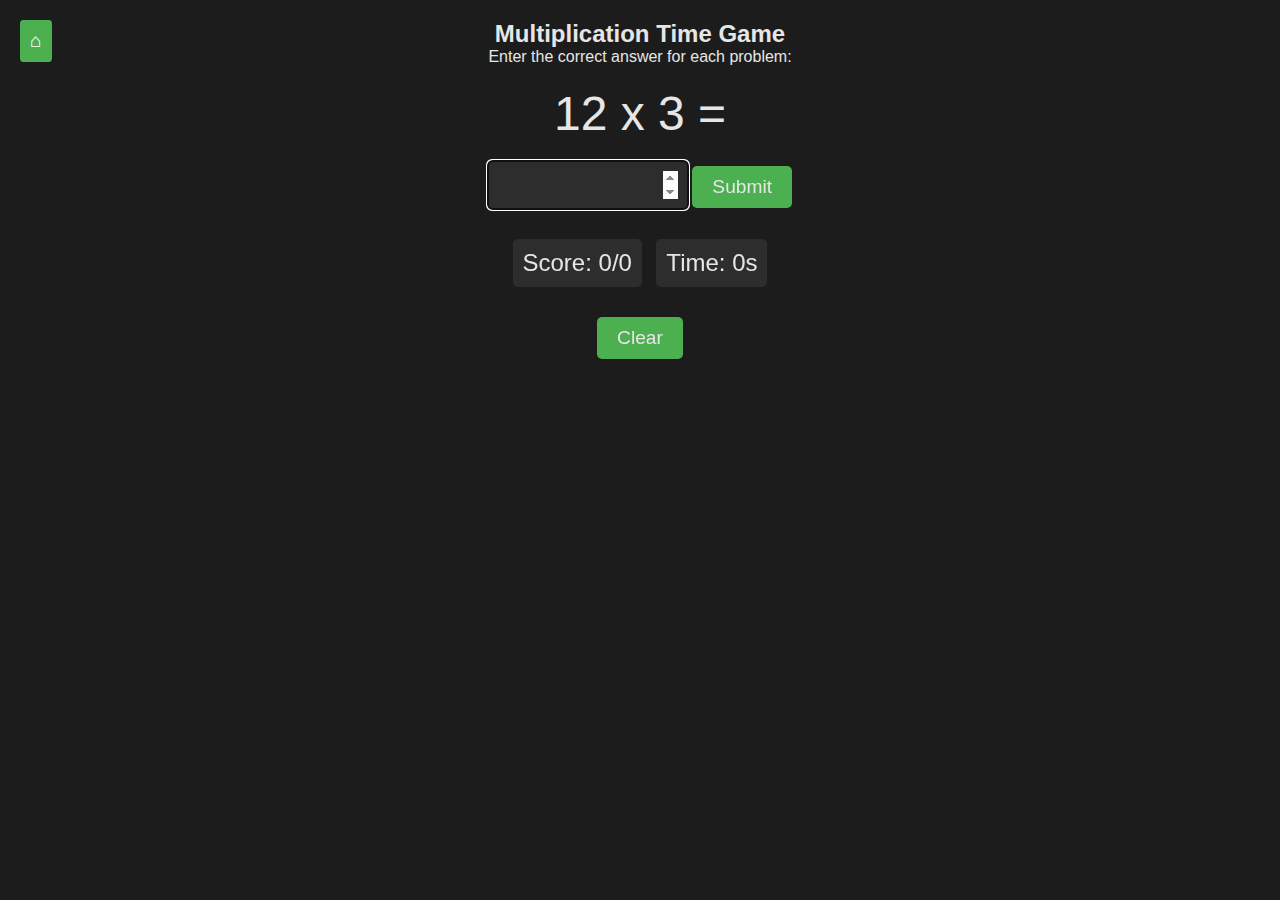
==== commit 0a7ad209: "Update index.html" ====
--- a/v2/index.html
+++ b/v2/index.html
@@ -63,8 +63,8 @@
         }
 
         function generateProblem() {
-            var x = Math.floor(Math.random() * 4) + 6; // Generate a random number between 6 and 9
-            var y = Math.floor(Math.random() * 9) + 2; // Generate a random number between 2 and 10
+            var x = Math.floor(Math.random() * 10) + 3; // Generate a random number between 6 and 9
+            var y = Math.floor(Math.random() * 12) + 2; // Generate a random number between 2 and 10
             var problem = x + " x " + y + " = ";
             document.getElementById("problem").innerHTML = problem;
             document.getElementById("answer").value = "";
